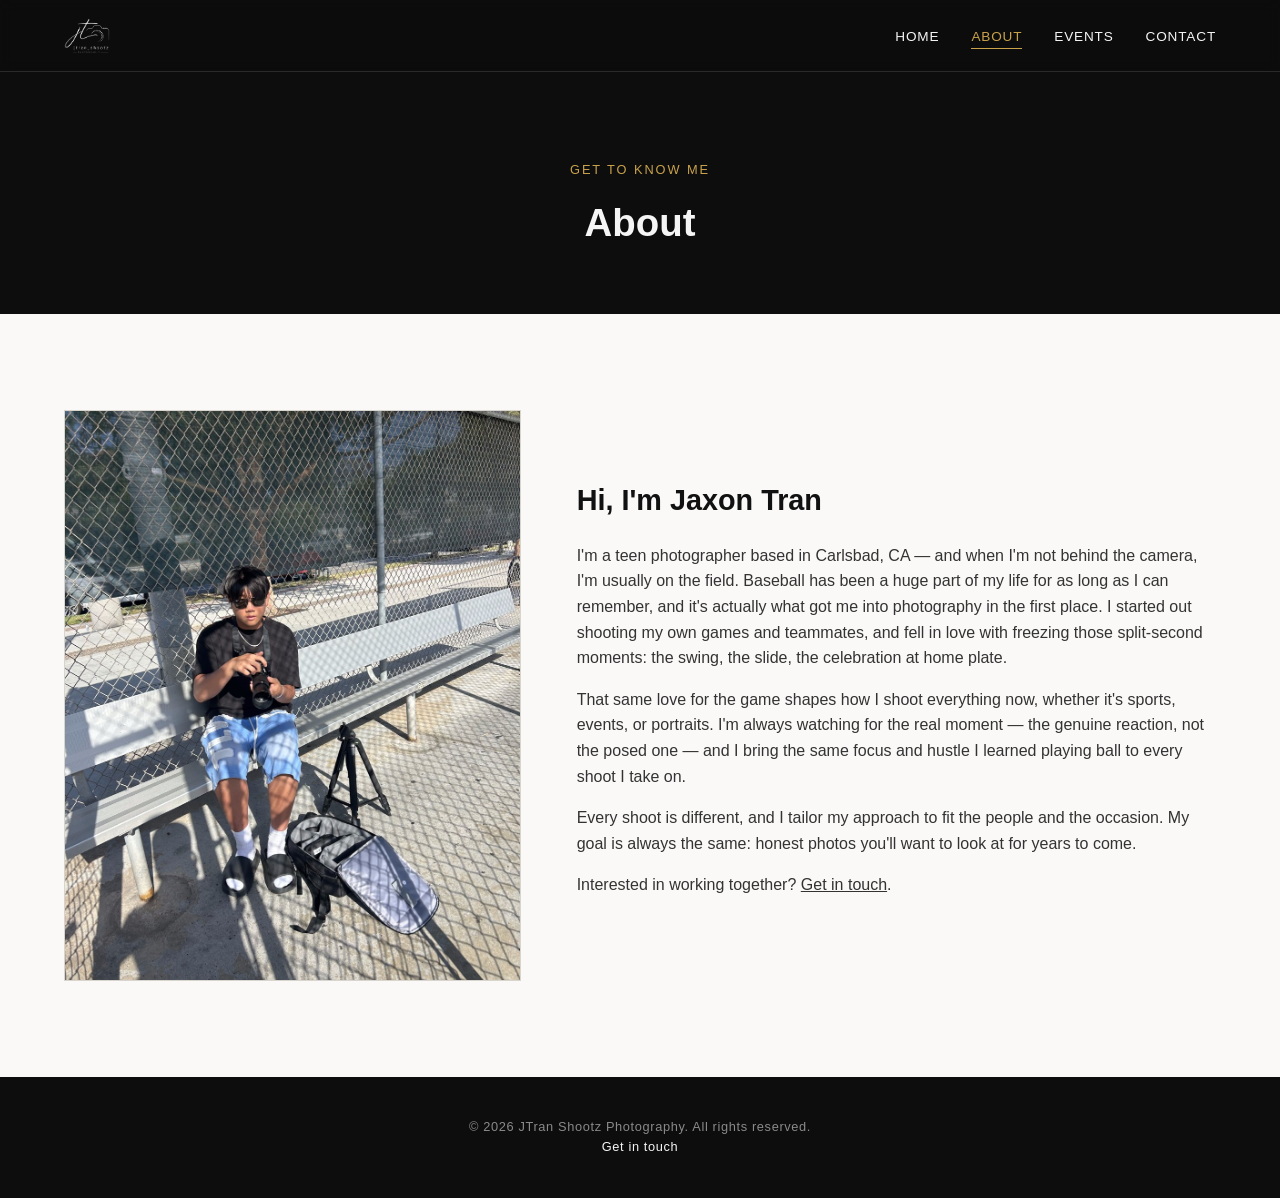
==== about.html @ 35c42f33 "Add files via upload Initial site upload" ====
<!DOCTYPE html>
<html lang="en">
<head>
  <meta charset="UTF-8" />
  <meta name="viewport" content="width=device-width, initial-scale=1.0" />
  <title>About — JTran Shootz Photography</title>
  <link rel="icon" href="assets/images/logo.png" />
  <link rel="stylesheet" href="css/style.css" />
</head>
<body>

  <nav class="site-nav">
    <div class="container">
      <a href="index.html" class="nav-brand">
        <img src="assets/images/logo.png" alt="JTran Shootz Photography logo" />
      </a>
      <button class="nav-toggle" aria-label="Toggle menu">&#9776;</button>
      <ul class="nav-links">
        <li><a href="index.html">Home</a></li>
        <li><a href="about.html">About</a></li>
        <li><a href="events.html">Events</a></li>
        <li><a href="contact.html">Contact</a></li>
      </ul>
    </div>
  </nav>

  <header class="event-header">
    <span class="event-date">Get to know me</span>
    <h1>About</h1>
  </header>

  <section>
    <div class="container about-grid">
      <div class="photo-frame">
        <img src="assets/images/about-photo.jpg" alt="Jaxon Tran, photographer" />
      </div>
      <div>
        <h2>Hi, I'm Jaxon Tran</h2>
        <p>
          <!-- EDIT ME: swap in your real city below. -->
          I'm a teen photographer based in Carlsbad, CA — and when I'm not behind the
          camera, I'm usually on the field. Baseball has been a huge part of my life for
          as long as I can remember, and it's actually what got me into photography in
          the first place. I started out shooting my own games and teammates, and fell in
          love with freezing those split-second moments: the swing, the slide, the
          celebration at home plate.
        </p>
        <p>
          That same love for the game shapes how I shoot everything now, whether it's
          sports, events, or portraits. I'm always watching for the real moment — the
          genuine reaction, not the posed one — and I bring the same focus and hustle I
          learned playing ball to every shoot I take on.
        </p>
        <p>
          Every shoot is different, and I tailor my approach to fit the people and the
          occasion. My goal is always the same: honest photos you'll want to look at for
          years to come.
        </p>
        <p>
          Interested in working together? <a href="contact.html" style="text-decoration: underline;">Get in touch</a>.
        </p>
      </div>
    </div>
  </section>

  <footer>
    <p>&copy; 2026 JTran Shootz Photography. All rights reserved.</p>
    <p><a href="contact.html">Get in touch</a></p>
  </footer>

  <script src="js/main.js"></script>
</body>
</html>
---- css/style.css ----
/* ===================================================
   JTran Shootz Photography — site stylesheet
   =================================================== */

:root {
  --bg-dark: #0d0d0d;
  --bg-light: #faf9f7;
  --text-dark: #111111;
  --text-light: #f5f5f5;
  --text-muted: #8a8a8a;
  --accent: #c9a24b;
  --border: #2a2a2a;
  --max-width: 1200px;
  --nav-height: 72px;
}

* {
  box-sizing: border-box;
  margin: 0;
  padding: 0;
}

html {
  scroll-behavior: smooth;
}

body {
  font-family: "Helvetica Neue", Arial, sans-serif;
  background: var(--bg-light);
  color: var(--text-dark);
  line-height: 1.6;
  -webkit-font-smoothing: antialiased;
}

img {
  max-width: 100%;
  display: block;
}

a {
  color: inherit;
  text-decoration: none;
}

.container {
  max-width: var(--max-width);
  margin: 0 auto;
  padding: 0 24px;
}

/* ---------- Nav ---------- */

.site-nav {
  position: fixed;
  top: 0;
  left: 0;
  right: 0;
  z-index: 1000;
  height: var(--nav-height);
  display: flex;
  align-items: center;
  background: rgba(13, 13, 13, 0.92);
  backdrop-filter: blur(6px);
  border-bottom: 1px solid var(--border);
  transition: background 0.3s ease;
}

.site-nav .container {
  display: flex;
  align-items: center;
  justify-content: space-between;
  width: 100%;
}

.nav-brand {
  display: flex;
  align-items: center;
  gap: 10px;
  font-weight: 700;
  letter-spacing: 0.08em;
  color: var(--text-light);
  font-size: 0.95rem;
  text-transform: uppercase;
}

.nav-brand img {
  height: 36px;
  width: auto;
}

.nav-links {
  display: flex;
  gap: 32px;
  list-style: none;
}

.nav-links a {
  color: var(--text-light);
  font-size: 0.85rem;
  letter-spacing: 0.06em;
  text-transform: uppercase;
  padding-bottom: 4px;
  border-bottom: 1px solid transparent;
  transition: border-color 0.2s ease, color 0.2s ease;
}

.nav-links a:hover,
.nav-links a.active {
  border-color: var(--accent);
  color: var(--accent);
}

.nav-toggle {
  display: none;
  background: none;
  border: none;
  color: var(--text-light);
  font-size: 1.5rem;
  cursor: pointer;
}

@media (max-width: 720px) {
  .nav-links {
    position: fixed;
    top: var(--nav-height);
    left: 0;
    right: 0;
    background: var(--bg-dark);
    flex-direction: column;
    gap: 0;
    max-height: 0;
    overflow: hidden;
    transition: max-height 0.3s ease;
    border-bottom: 1px solid var(--border);
  }
  .nav-links.open {
    max-height: 320px;
  }
  .nav-links a {
    padding: 16px 24px;
    width: 100%;
    border-bottom: 1px solid var(--border);
  }
  .nav-toggle {
    display: block;
  }
}

/* ---------- Hero ---------- */

.hero {
  min-height: 100vh;
  display: flex;
  flex-direction: column;
  align-items: center;
  justify-content: center;
  text-align: center;
  background: var(--bg-dark);
  color: var(--text-light);
  padding: 120px 24px 80px;
}

.hero-logo {
  max-width: 480px;
  width: 80%;
  margin-bottom: 12px;
}

.hero p.tagline {
  color: var(--text-light);
  font-size: 1.4rem;
  font-weight: 300;
  letter-spacing: 0.02em;
  margin-top: 12px;
  max-width: 640px;
}

.hero p.hero-subline {
  color: var(--text-muted);
  font-size: 0.95rem;
  letter-spacing: 0.01em;
  margin-top: 16px;
  max-width: 520px;
  line-height: 1.7;
}

@media (max-width: 600px) {
  .hero p.tagline {
    font-size: 1.15rem;
  }
}

.hero-cta {
  margin-top: 40px;
  display: flex;
  gap: 16px;
  flex-wrap: wrap;
  justify-content: center;
}

.btn {
  display: inline-block;
  padding: 14px 32px;
  border: 1px solid var(--accent);
  color: var(--accent);
  letter-spacing: 0.08em;
  text-transform: uppercase;
  font-size: 0.8rem;
  transition: background 0.2s ease, color 0.2s ease;
}

.btn:hover {
  background: var(--accent);
  color: var(--bg-dark);
}

.btn.filled {
  background: var(--accent);
  color: var(--bg-dark);
}

.btn.filled:hover {
  opacity: 0.85;
}

/* ---------- Sections ---------- */

section {
  padding: 96px 0;
}

.section-header {
  text-align: center;
  margin-bottom: 56px;
}

.section-header .eyebrow {
  color: var(--accent);
  letter-spacing: 0.2em;
  text-transform: uppercase;
  font-size: 0.75rem;
  display: block;
  margin-bottom: 12px;
}

.section-header h2 {
  font-size: 2rem;
  font-weight: 600;
}

.section-header p {
  color: var(--text-muted);
  max-width: 560px;
  margin: 16px auto 0;
}

/* ---------- About ---------- */

.about-grid {
  display: grid;
  grid-template-columns: 1fr 1.4fr;
  gap: 56px;
  align-items: center;
}

.about-grid .photo-frame {
  aspect-ratio: 4 / 5;
  background: #e8e6e1;
  display: flex;
  align-items: center;
  justify-content: center;
  color: var(--text-muted);
  font-size: 0.85rem;
  border: 1px solid #d8d5cf;
  overflow: hidden;
}

.about-grid .photo-frame img {
  width: 100%;
  height: 100%;
  object-fit: cover;
}

.about-grid h2 {
  font-size: 1.8rem;
  margin-bottom: 20px;
}

.about-grid p {
  margin-bottom: 16px;
  color: #333;
}

@media (max-width: 800px) {
  .about-grid {
    grid-template-columns: 1fr;
  }
}

/* ---------- Contact ---------- */

.contact-info-centered {
  max-width: 420px;
  margin: 0 auto;
  text-align: center;
}

.contact-info-centered .social-links {
  justify-content: center;
}

.contact-info h3 {
  font-size: 1.1rem;
  margin-bottom: 8px;
  text-transform: uppercase;
  letter-spacing: 0.06em;
}

.contact-info p,
.contact-info a {
  color: #333;
  margin-bottom: 24px;
  display: block;
}

.contact-info a:hover {
  color: var(--accent);
}

.social-links {
  display: flex;
  gap: 16px;
  margin-top: 8px;
}

.social-links a {
  border: 1px solid var(--text-dark);
  padding: 8px 18px;
  font-size: 0.8rem;
  text-transform: uppercase;
  letter-spacing: 0.05em;
}

.social-links a:hover {
  background: var(--text-dark);
  color: #fff;
}

/* ---------- Events grid ---------- */

.events-grid {
  display: grid;
  grid-template-columns: repeat(auto-fill, minmax(300px, 1fr));
  gap: 32px;
}

.event-card {
  position: relative;
  aspect-ratio: 4 / 5;
  overflow: hidden;
  background: #1a1a1a;
  display: block;
}

.event-card img {
  width: 100%;
  height: 100%;
  object-fit: cover;
  transition: transform 0.4s ease;
}

.event-card:hover img {
  transform: scale(1.05);
}

.event-card-overlay {
  position: absolute;
  inset: 0;
  background: linear-gradient(to top, rgba(0, 0, 0, 0.85) 0%, rgba(0, 0, 0, 0.1) 55%, transparent 100%);
  display: flex;
  flex-direction: column;
  justify-content: flex-end;
  padding: 24px;
  color: #fff;
}

.event-card-overlay .event-date {
  font-size: 0.75rem;
  letter-spacing: 0.1em;
  text-transform: uppercase;
  color: var(--accent);
  margin-bottom: 6px;
}

.event-card-overlay h3 {
  font-size: 1.3rem;
  font-weight: 600;
}

.event-card-overlay .event-count {
  font-size: 0.75rem;
  color: #ccc;
  margin-top: 6px;
}

.empty-state {
  text-align: center;
  color: var(--text-muted);
  padding: 60px 20px;
  grid-column: 1 / -1;
}

/* ---------- Single event page ---------- */

.event-header {
  background: var(--bg-dark);
  color: var(--text-light);
  padding: 160px 0 60px;
  text-align: center;
}

.event-header .event-date {
  color: var(--accent);
  letter-spacing: 0.15em;
  text-transform: uppercase;
  font-size: 0.8rem;
  margin-bottom: 12px;
  display: block;
}

.event-header h1 {
  font-size: 2.4rem;
  font-weight: 600;
}

.event-header .event-meta {
  color: var(--text-muted);
  margin-top: 12px;
  font-size: 0.9rem;
}

.back-link {
  display: inline-block;
  margin-bottom: 24px;
  font-size: 0.8rem;
  text-transform: uppercase;
  letter-spacing: 0.08em;
  color: var(--text-muted);
}

.back-link:hover {
  color: var(--accent);
}

.photo-grid {
  display: grid;
  grid-template-columns: repeat(auto-fill, minmax(220px, 1fr));
  gap: 16px;
  padding: 60px 0 100px;
}

.photo-thumb {
  position: relative;
  aspect-ratio: 1 / 1;
  overflow: hidden;
  cursor: pointer;
  background: #eee;
}

.photo-thumb img {
  width: 100%;
  height: 100%;
  object-fit: cover;
  transition: transform 0.3s ease;
}

.photo-thumb:hover img {
  transform: scale(1.06);
}

.photo-number {
  position: absolute;
  top: 8px;
  left: 8px;
  background: rgba(0, 0, 0, 0.65);
  color: #fff;
  font-size: 0.7rem;
  letter-spacing: 0.05em;
  padding: 3px 8px;
  border-radius: 2px;
}

/* ---------- Favorites / picks ---------- */

.fav-toggle {
  position: absolute;
  top: 8px;
  right: 8px;
  width: 30px;
  height: 30px;
  border-radius: 50%;
  border: none;
  background: rgba(0, 0, 0, 0.55);
  color: #fff;
  font-size: 1rem;
  display: flex;
  align-items: center;
  justify-content: center;
  cursor: pointer;
  transition: background 0.2s ease, transform 0.15s ease;
  z-index: 2;
}

.fav-toggle:hover {
  transform: scale(1.08);
}

.fav-toggle.active {
  background: var(--accent);
  color: var(--bg-dark);
}

.lightbox-fav {
  position: absolute;
  top: 16px;
  left: 16px;
  background: none;
  border: none;
  color: #fff;
  font-size: 1.8rem;
  cursor: pointer;
  opacity: 0.8;
  transition: opacity 0.2s ease, color 0.2s ease;
}

.lightbox-fav:hover {
  opacity: 1;
}

.lightbox-fav.active {
  color: var(--accent);
  opacity: 1;
}

.picks-bar {
  position: fixed;
  bottom: 24px;
  right: 24px;
  z-index: 1500;
  background: var(--bg-dark);
  color: var(--text-light);
  border: 1px solid var(--accent);
  padding: 14px 22px;
  border-radius: 999px;
  font-size: 0.85rem;
  letter-spacing: 0.04em;
  cursor: pointer;
  display: none;
  align-items: center;
  gap: 8px;
  box-shadow: 0 8px 24px rgba(0, 0, 0, 0.35);
}

.picks-bar.visible {
  display: inline-flex;
}

.picks-bar .heart {
  color: var(--accent);
}

.picks-overlay {
  position: fixed;
  inset: 0;
  background: rgba(0, 0, 0, 0.7);
  z-index: 1800;
  display: none;
  align-items: center;
  justify-content: center;
  padding: 24px;
}

.picks-overlay.open {
  display: flex;
}

.picks-panel {
  background: var(--bg-light);
  color: var(--text-dark);
  width: 100%;
  max-width: 480px;
  max-height: 80vh;
  border-radius: 6px;
  padding: 32px;
  overflow-y: auto;
  position: relative;
}

.picks-panel h3 {
  font-size: 1.2rem;
  margin-bottom: 4px;
}

.picks-panel .picks-sub {
  color: var(--text-muted);
  font-size: 0.85rem;
  margin-bottom: 20px;
}

.picks-panel-close {
  position: absolute;
  top: 20px;
  right: 20px;
  background: none;
  border: none;
  font-size: 1.4rem;
  cursor: pointer;
  color: var(--text-muted);
}

.picks-list {
  list-style: none;
  display: flex;
  flex-direction: column;
  gap: 10px;
  margin-bottom: 24px;
}

.picks-list li {
  display: flex;
  align-items: center;
  gap: 12px;
  border: 1px solid #e2e0da;
  border-radius: 4px;
  padding: 8px;
}

.picks-list img {
  width: 48px;
  height: 48px;
  object-fit: cover;
  border-radius: 3px;
}

.picks-list .pick-label {
  flex: 1;
  font-size: 0.9rem;
}

.picks-list .pick-remove {
  background: none;
  border: none;
  color: var(--text-muted);
  font-size: 1.2rem;
  cursor: pointer;
}

.picks-list .pick-remove:hover {
  color: #b33;
}

.picks-actions {
  display: flex;
  flex-wrap: wrap;
  gap: 12px;
}

.picks-actions button,
.picks-actions a {
  cursor: pointer;
  border: none;
  font-family: inherit;
}

.picks-clear {
  background: none;
  border: 1px solid #ccc !important;
  color: var(--text-muted);
  padding: 14px 24px;
  font-size: 0.8rem;
  text-transform: uppercase;
  letter-spacing: 0.06em;
}

.picks-empty {
  color: var(--text-muted);
  font-size: 0.9rem;
}

/* ---------- Lightbox ---------- */

.lightbox {
  position: fixed;
  inset: 0;
  background: rgba(0, 0, 0, 0.95);
  z-index: 2000;
  display: none;
  align-items: center;
  justify-content: center;
  flex-direction: column;
}

.lightbox.open {
  display: flex;
}

.lightbox-content {
  position: relative;
  max-width: 90vw;
  max-height: 82vh;
  display: flex;
  align-items: center;
  justify-content: center;
}

.lightbox-content img {
  max-width: 90vw;
  max-height: 82vh;
  object-fit: contain;
}

.lightbox-caption {
  color: #ccc;
  margin-top: 18px;
  font-size: 0.85rem;
  letter-spacing: 0.05em;
}

.lightbox-close,
.lightbox-prev,
.lightbox-next {
  position: absolute;
  background: none;
  border: none;
  color: #fff;
  font-size: 2rem;
  cursor: pointer;
  padding: 12px;
  line-height: 1;
  opacity: 0.8;
  transition: opacity 0.2s ease;
}

.lightbox-close:hover,
.lightbox-prev:hover,
.lightbox-next:hover {
  opacity: 1;
}

.lightbox-close {
  top: 16px;
  right: 16px;
  font-size: 1.8rem;
}

.lightbox-prev {
  left: 8px;
  top: 50%;
  transform: translateY(-50%);
  font-size: 2.5rem;
}

.lightbox-next {
  right: 8px;
  top: 50%;
  transform: translateY(-50%);
  font-size: 2.5rem;
}

@media (max-width: 600px) {
  .lightbox-prev,
  .lightbox-next {
    font-size: 1.8rem;
  }
}

/* ---------- Footer ---------- */

footer {
  background: var(--bg-dark);
  color: var(--text-muted);
  text-align: center;
  padding: 40px 24px;
  font-size: 0.8rem;
  letter-spacing: 0.05em;
}

footer a {
  color: var(--text-light);
}

footer a:hover {
  color: var(--accent);
}
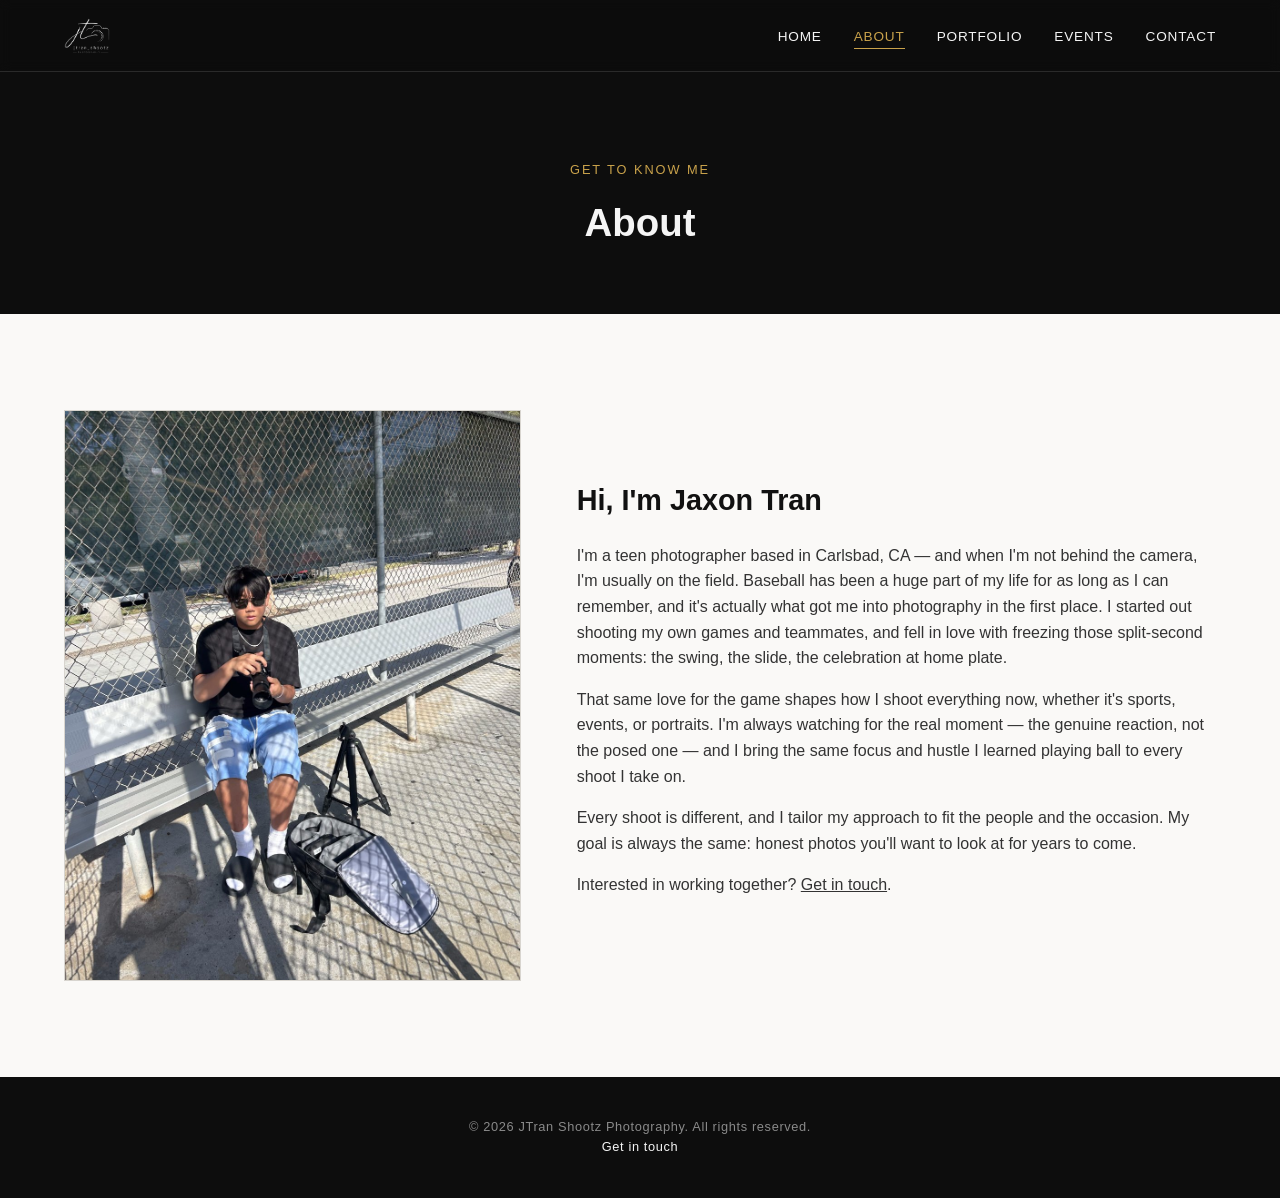
==== commit 22b39809: "upated other pages" ====
--- a/about.html
+++ b/about.html
@@ -18,6 +18,7 @@
       <ul class="nav-links">
         <li><a href="index.html">Home</a></li>
         <li><a href="about.html">About</a></li>
+        <li><a href="portfolio.html">Portfolio</a></li>
         <li><a href="events.html">Events</a></li>
         <li><a href="contact.html">Contact</a></li>
       </ul>
